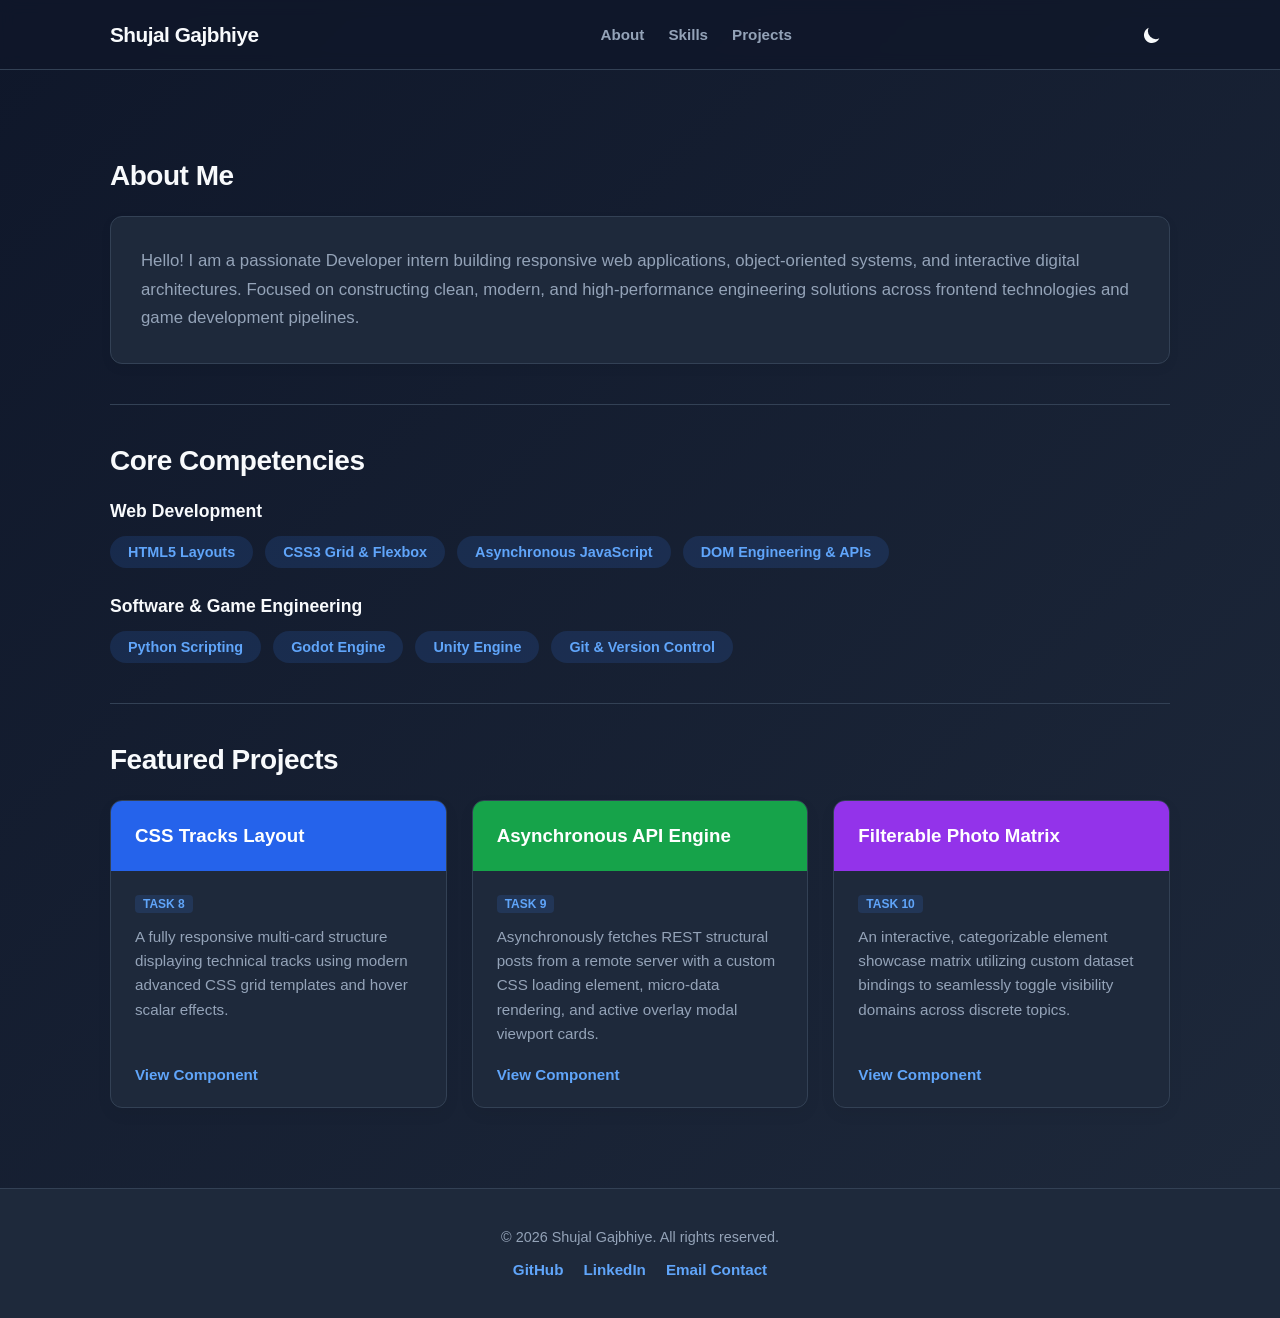
==== task-11/index.html @ e4e9b86a "Task 11: Portfolio Hub with customized game engineering skill tracks" ====
<!DOCTYPE html>
<html lang="en">
<head>
    <meta charset="UTF-8">
    <meta name="viewport" content="width=device-width, initial-scale=1.0">
    <title>Task 11: Mini Portfolio Page</title>
    <link rel="stylesheet" href="style.css">
    <script src="main.js" defer></script>
</head>
<body>

    <header class="portfolio-header">
        <div class="header-container">
            <h1 class="dev-name">Shujal Gajbhiye</h1>
            <nav class="nav-links">
                <a href="#about">About</a>
                <a href="#skills">Skills</a>
                <a href="#projects">Projects</a>
            </nav>
            <button id="themeToggle" class="theme-btn" aria-label="Toggle Theme">
                <svg class="sun-icon" fill="currentColor" viewBox="0 0 20 20"><path d="M10 2a1 1 0 011 1v1a1 1 0 11-2 0V3a1 1 0 011-1zm4 2.293a1 1 0 011.414 0l.707.707a1 1 0 01-1.414 1.414l-.707-.707a1 1 0 010-1.414zm4.293 4.293a1 1 0 010 1.414l-1 1a1 1 0 11-1.414-1.414l1-1a1 1 0 011.414 0zM11 16v1a1 1 0 11-2 0v-1a1 1 0 112 0zm3.172-1.172a1 1 0 010 1.414l-.707.707a1 1 0 11-1.414-1.414l.707-.707a1 1 0 011.414 0zM4.293 4.293a1 1 0 011.414 0l1 1a1 1 0 11-1.414 1.414l-1-1a1 1 0 010-1.414zM2 10a1 1 0 011-1h1a1 1 0 110 2H3a1 1 0 01-1-1zm2.293 4.293a1 1 0 010-1.414l1-1a1 1 0 111.414 1.414l-1 1a1 1 0 01-1.414 0zM10 5a5 5 0 100 10 5 5 0 000-10z"></path></svg>
                <svg class="moon-icon" fill="currentColor" viewBox="0 0 20 20"><path d="M17.293 13.293A8 8 0 016.707 2.707a8.001 8.001 0 1010.586 10.586z"></path></svg>
            </button>
        </div>
    </header>

    <div class="portfolio-container">

        <section id="about" class="portfolio-section">
            <h2 class="section-title">About Me</h2>
            <div class="about-card">
                <p>Hello! I am a passionate Developer intern building responsive web applications, object-oriented systems, and interactive digital architectures. Focused on constructing clean, modern, and high-performance engineering solutions across frontend technologies and game development pipelines.</p>
            </div>
        </section>

        <section id="skills" class="portfolio-section">
            <h2 class="section-title">Core Competencies</h2>
            
            <h3 class="skills-subtitle">Web Development</h3>
            <div class="skills-grid spacing-bottom">
                <span class="skill-tag">HTML5 Layouts</span>
                <span class="skill-tag">CSS3 Grid & Flexbox</span>
                <span class="skill-tag">Asynchronous JavaScript</span>
                <span class="skill-tag">DOM Engineering & APIs</span>
            </div>

            <h3 class="skills-subtitle">Software & Game Engineering</h3>
            <div class="skills-grid">
                <span class="skill-tag">Python Scripting</span>
                <span class="skill-tag">Godot Engine</span>
                <span class="skill-tag">Unity Engine</span>
                <span class="skill-tag">Git & Version Control</span>
            </div>
        </section>

        <section id="projects" class="portfolio-section">
            <h2 class="section-title">Featured Projects</h2>
            <div class="projects-grid">

                <article class="project-card">
                    <div class="project-header block-blue">
                        <h3>CSS Tracks Layout</h3>
                    </div>
                    <div class="project-body">
                        <span class="project-tag">Task 8</span>
                        <p>A fully responsive multi-card structure displaying technical tracks using modern advanced CSS grid templates and hover scalar effects.</p>
                        <a href="../task-8/index.html" class="project-link">View Component</a>
                    </div>
                </article>

                <article class="project-card">
                    <div class="project-header block-green">
                        <h3>Asynchronous API Engine</h3>
                    </div>
                    <div class="project-body">
                        <span class="project-tag">Task 9</span>
                        <p>Asynchronously fetches REST structural posts from a remote server with a custom CSS loading element, micro-data rendering, and active overlay modal viewport cards.</p>
                        <a href="../task-9/index.html" class="project-link">View Component</a>
                    </div>
                </article>

                <article class="project-card">
                    <div class="project-header block-purple">
                        <h3>Filterable Photo Matrix</h3>
                    </div>
                    <div class="project-body">
                        <span class="project-tag">Task 10</span>
                        <p>An interactive, categorizable element showcase matrix utilizing custom dataset bindings to seamlessly toggle visibility domains across discrete topics.</p>
                        <a href="../task-10/index.html" class="project-link">View Component</a>
                    </div>
                </article>

            </div>
        </section>

    </div>

    <footer class="portfolio-footer">
        <p>&copy; 2026 Shujal Gajbhiye. All rights reserved.</p>
        <div class="social-links">
            <a href="https://github.com/shujal-gajbhiye" target="_blank">GitHub</a>
            <a href="#" target="_blank">LinkedIn</a>
            <a href="#" target="_blank">Email Contact</a>
        </div>
    </footer>

</body>
</html>
---- task-11/style.css ----
:root {
    --bg-gradient: linear-gradient(135deg, #0f172a, #1e293b);
    --card-bg: #1e293b;
    --border-color: #334155;
    --text-primary: #f8fafc;
    --text-secondary: #94a3b8;
    --header-bg: rgba(15, 23, 42, 0.8);
    --tag-bg: rgba(59, 130, 246, 0.15);
    --tag-text: #60a5fa;
}

[data-theme="light"] {
    --bg-gradient: linear-gradient(135deg, #f8fafc, #e2e8f0);
    --card-bg: #ffffff;
    --border-color: #cbd5e1;
    --text-primary: #0f172a;
    --text-secondary: #475569;
    --header-bg: rgba(248, 250, 252, 0.8);
    --tag-bg: rgba(37, 99, 235, 0.1);
    --tag-text: #2563eb;
}

* {
    margin: 0;
    padding: 0;
    box-sizing: border-box;
    font-family: 'Segoe UI', Tahoma, Geneva, Verdana, sans-serif;
    scroll-behavior: smooth;
}

body {
    background: var(--bg-gradient);
    color: var(--text-primary);
    min-height: 100vh;
    padding-top: 80px;
    transition: background 0.3s ease, color 0.3s ease;
}

.portfolio-header {
    position: fixed;
    top: 0;
    left: 0;
    width: 100%;
    height: 70px;
    background: var(--header-bg);
    backdrop-filter: blur(8px);
    border-bottom: 1px solid var(--border-color);
    display: flex;
    align-items: center;
    z-index: 1000;
    transition: background 0.3s ease, border-color 0.3s ease;
}

.header-container {
    width: 100%;
    max-width: 1100px;
    margin: 0 auto;
    padding: 0 20px;
    display: flex;
    justify-content: space-between;
    align-items: center;
}

.dev-name {
    font-size: 1.3rem;
    font-weight: 700;
    letter-spacing: -0.5px;
}

.nav-links {
    display: flex;
    gap: 24px;
}

.nav-links a {
    color: var(--text-secondary);
    text-decoration: none;
    font-weight: 600;
    font-size: 0.95rem;
    transition: color 0.2s ease;
}

.nav-links a:hover {
    color: var(--text-primary);
}

.theme-btn {
    background: none;
    border: none;
    color: var(--text-primary);
    cursor: pointer;
    width: 36px;
    height: 36px;
    display: flex;
    justify-content: center;
    align-items: center;
    border-radius: 50%;
    transition: background 0.2s ease;
}

.theme-btn:hover {
    background: var(--border-color);
}

.sun-icon { display: none; width: 20px; height: 20px; }
.moon-icon { display: block; width: 20px; height: 20px; }

[data-theme="light"] .sun-icon { display: block; }
[data-theme="light"] .moon-icon { display: none; }

.portfolio-container {
    width: 100%;
    max-width: 1100px;
    margin: 0 auto;
    padding: 40px 20px;
}

.portfolio-section {
    padding: 40px 0;
    border-bottom: 1px solid var(--border-color);
}

.portfolio-section:last-of-type {
    border-bottom: none;
}

.section-title {
    font-size: 1.75rem;
    font-weight: 700;
    margin-bottom: 24px;
    letter-spacing: -0.5px;
}

.about-card {
    background: var(--card-bg);
    border: 1px solid var(--border-color);
    border-radius: 12px;
    padding: 30px;
    line-height: 1.7;
    font-size: 1.05rem;
    color: var(--text-secondary);
    box-shadow: 0 4px 12px rgba(0,0,0,0.05);
    transition: background 0.3s ease, border-color 0.3s ease;
}

.skills-subtitle {
    font-size: 1.1rem;
    margin-bottom: 14px;
    color: var(--text-primary);
}

.spacing-bottom {
    margin-bottom: 28px;
}

.skills-grid {
    display: flex;
    flex-wrap: wrap;
    gap: 12px;
}

.skill-tag {
    background: var(--tag-bg);
    color: var(--tag-text);
    padding: 8px 18px;
    font-size: 0.9rem;
    font-weight: 600;
    border-radius: 30px;
    transition: background 0.3s ease, color 0.3s ease;
}

.projects-grid {
    display: grid;
    grid-template-columns: repeat(auto-fit, minmax(300px, 1fr));
    gap: 25px;
}

.project-card {
    background: var(--card-bg);
    border: 1px solid var(--border-color);
    border-radius: 12px;
    overflow: hidden;
    display: flex;
    flex-direction: column;
    box-shadow: 0 6px 16px rgba(0,0,0,0.05);
    transition: transform 0.3s ease, border-color 0.3s ease, background 0.3s ease;
}

.project-card:hover {
    transform: translateY(-5px);
}

.project-header {
    padding: 24px;
    color: #ffffff;
    font-weight: 700;
}

.block-blue { background: #2563eb; }
.block-green { background: #16a34a; }
.block-purple { background: #9333ea; }

.project-body {
    padding: 24px;
    display: flex;
    flex-direction: column;
    flex-grow: 1;
}

.project-tag {
    font-size: 0.75rem;
    font-weight: 700;
    color: var(--tag-text);
    background: var(--tag-bg);
    width: max-content;
    padding: 2px 8px;
    border-radius: 4px;
    text-transform: uppercase;
    margin-bottom: 12px;
}

.project-body p {
    font-size: 0.95rem;
    line-height: 1.6;
    color: var(--text-secondary);
    margin-bottom: 20px;
}

.project-link {
    margin-top: auto;
    text-decoration: none;
    color: var(--tag-text);
    font-weight: 600;
    font-size: 0.95rem;
    display: inline-flex;
    align-items: center;
}

.project-link:hover {
    text-decoration: underline;
}

.portfolio-footer {
    border-top: 1px solid var(--border-color);
    background: var(--card-bg);
    padding: 40px 20px;
    text-align: center;
    transition: background 0.3s ease, border-color 0.3s ease;
}

.portfolio-footer p {
    font-size: 0.9rem;
    color: var(--text-secondary);
    margin-bottom: 16px;
}

.social-links {
    display: flex;
    justify-content: center;
    gap: 20px;
}

.social-links a {
    color: var(--tag-text);
    text-decoration: none;
    font-size: 0.95rem;
    font-weight: 600;
}

.social-links a:hover {
    text-decoration: underline;
}

@media (max-width: 600px) {
    .nav-links { display: none; }
}
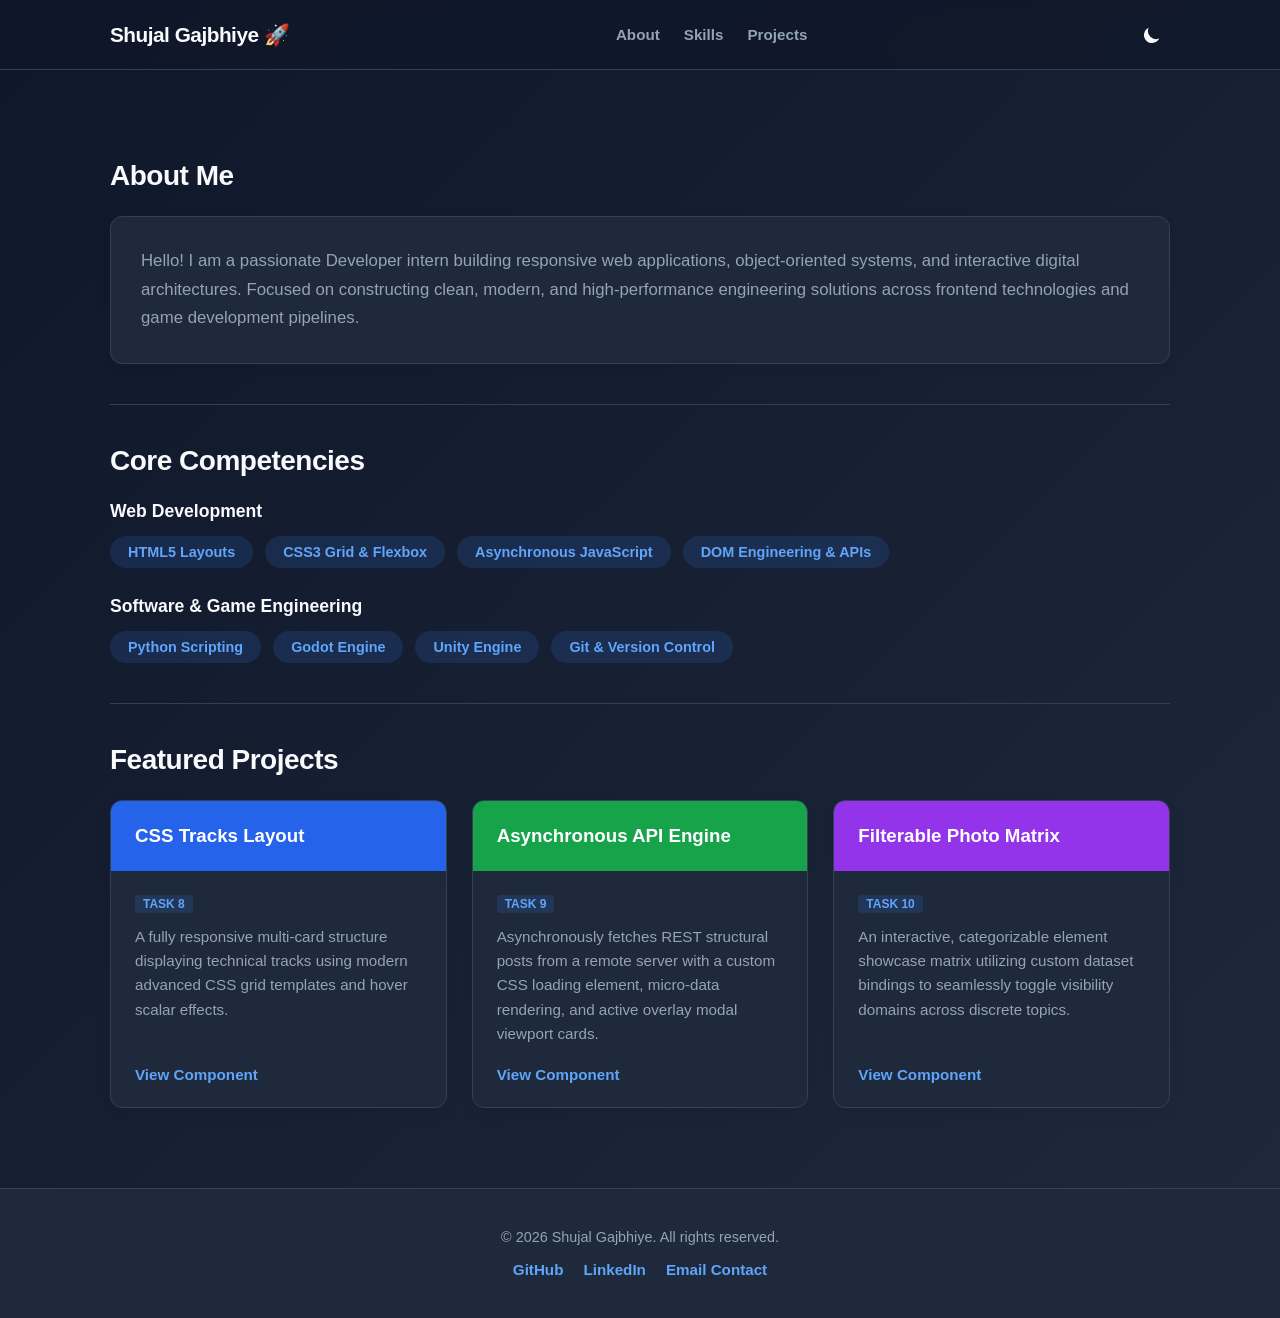
==== commit 70670e5a: "Task 12: Added portfolio updates on feature branch" ====
--- a/task-11/index.html
+++ b/task-11/index.html
@@ -11,7 +11,7 @@
 
     <header class="portfolio-header">
         <div class="header-container">
-            <h1 class="dev-name">Shujal Gajbhiye</h1>
+            <h1 class="dev-name">Shujal Gajbhiye 🚀</h1>
             <nav class="nav-links">
                 <a href="#about">About</a>
                 <a href="#skills">Skills</a>
